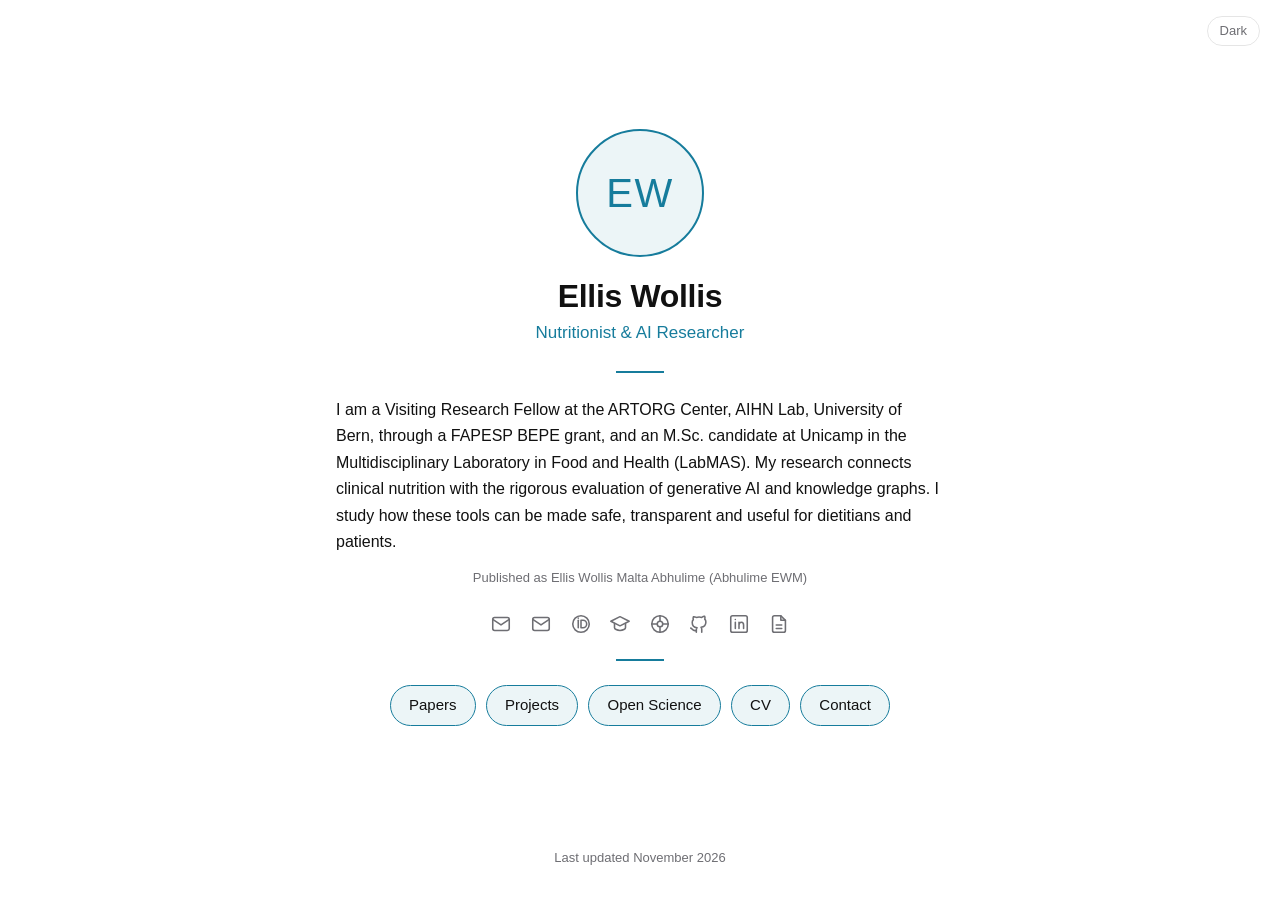
==== index.html @ db1d2396 "Publish Ellis Wollis academic website" ====
<!DOCTYPE html>
<html lang="en">
<head>
<meta charset="UTF-8">
<meta name="viewport" content="width=device-width, initial-scale=1">
<title>Ellis Wollis</title>
<meta name="description" content="Nutritionist and AI researcher. Evaluation of generative AI and knowledge graphs in clinical nutrition.">
<script src="theme.js"></script>
<link rel="stylesheet" href="styles.css">
</head>
<body class="home">
<div class="corner">
  <button class="theme-toggle" type="button" data-theme-toggle aria-label="Toggle light and dark theme" title="Toggle light and dark theme"><span data-theme-label>Dark</span></button>
</div>
<main class="profile">
  <div class="profile_inner">
    <!-- Para usar uma foto, basta colocar avatar.jpg nesta pasta e trocar o span abaixo por: <img class="avatar" src="avatar.jpg" alt="Ellis Wollis" width="128" height="128"> -->
    <span class="avatar" role="img" aria-label="Monogram EW">EW</span>
    <h1>Ellis Wollis</h1>
    <p class="subtitle">Nutritionist & AI Researcher</p>
    <hr class="profile-rule">
    <p class="bio">I am a Visiting Research Fellow at the ARTORG Center, AIHN Lab, University of Bern, through a FAPESP BEPE grant, and an M.Sc. candidate at Unicamp in the Multidisciplinary Laboratory in Food and Health (LabMAS). My research connects clinical nutrition with the rigorous evaluation of generative AI and knowledge graphs. I study how these tools can be made safe, transparent and useful for dietitians and patients.</p>
    <p class="pubname">Published as Ellis Wollis Malta Abhulime (Abhulime EWM)</p>
    <div class="icons">
      <a href="mailto:ellis.abhulime@unibe.ch" title="Email (University of Bern)" aria-label="Email (University of Bern)"><svg viewBox="0 0 24 24" width="22" height="22" fill="none" stroke="currentColor" stroke-width="1.7" stroke-linecap="round" stroke-linejoin="round" aria-hidden="true"><rect x="3" y="5" width="18" height="14" rx="2"/><path d="M3 7l9 6 9-6"/></svg></a>
      <a href="mailto:e165905@dac.unicamp.br" title="Email (Unicamp)" aria-label="Email (Unicamp)"><svg viewBox="0 0 24 24" width="22" height="22" fill="none" stroke="currentColor" stroke-width="1.7" stroke-linecap="round" stroke-linejoin="round" aria-hidden="true"><rect x="3" y="5" width="18" height="14" rx="2"/><path d="M3 7l9 6 9-6"/></svg></a>
      <a href="https://orcid.org/0009-0007-5525-5085" title="ORCID" aria-label="ORCID" target="_blank" rel="noopener"><svg viewBox="0 0 24 24" width="22" height="22" fill="none" stroke="currentColor" stroke-width="1.7" stroke-linecap="round" stroke-linejoin="round" aria-hidden="true"><circle cx="12" cy="12" r="9"/><path d="M9 8v8"/><path d="M12 8h2.2a4 4 0 010 8H12z"/><path d="M9 5.6v.01"/></svg></a>
      <a href="https://scholar.google.com/citations?user=pDgZfekAAAAJ" title="Google Scholar" aria-label="Google Scholar" target="_blank" rel="noopener"><svg viewBox="0 0 24 24" width="22" height="22" fill="none" stroke="currentColor" stroke-width="1.7" stroke-linecap="round" stroke-linejoin="round" aria-hidden="true"><path d="M2 9l10-5 10 5-10 5z"/><path d="M6 11.5V16c0 1.5 2.7 3 6 3s6-1.5 6-3v-4.5"/></svg></a>
      <a href="https://osf.io/6ytv8/" title="OSF (Open Science Framework)" aria-label="OSF (Open Science Framework)" target="_blank" rel="noopener"><svg viewBox="0 0 24 24" width="22" height="22" fill="none" stroke="currentColor" stroke-width="1.7" stroke-linecap="round" stroke-linejoin="round" aria-hidden="true"><circle cx="12" cy="12" r="9"/><circle cx="12" cy="12" r="3"/><path d="M12 3v6M12 15v6M3 12h6M15 12h6"/></svg></a>
      <a href="https://github.com/wollisellis" title="GitHub" aria-label="GitHub" target="_blank" rel="noopener"><svg viewBox="0 0 24 24" width="22" height="22" fill="none" stroke="currentColor" stroke-width="1.7" stroke-linecap="round" stroke-linejoin="round" aria-hidden="true"><path d="M9 19c-4 1.3-4-2-6-2.5m12 4.5v-3.2a2.8 2.8 0 00-.8-2.2c2.6-.3 5.3-1.3 5.3-5.8a4.5 4.5 0 00-1.2-3.1 4.2 4.2 0 00-.1-3.1s-1-.3-3.2 1.2a11 11 0 00-5.8 0C6.9 3.8 5.9 4.1 5.9 4.1a4.2 4.2 0 00-.1 3.1A4.5 4.5 0 004.6 10.3c0 4.5 2.7 5.5 5.3 5.8a2.8 2.8 0 00-.8 2.2V21"/></svg></a>
      <a href="https://www.linkedin.com/in/%C3%A9llis-wollis/" title="LinkedIn" aria-label="LinkedIn" target="_blank" rel="noopener"><svg viewBox="0 0 24 24" width="22" height="22" fill="none" stroke="currentColor" stroke-width="1.7" stroke-linecap="round" stroke-linejoin="round" aria-hidden="true"><rect x="3" y="3" width="18" height="18" rx="2"/><path d="M8 10v7M8 7v.01M12 17v-7M12 13c0-2 1.2-3 2.7-3s2.3 1 2.3 3v4"/></svg></a>
      <a href="http://lattes.cnpq.br/4991046344599368" title="Curriculo Lattes" aria-label="Curriculo Lattes" target="_blank" rel="noopener"><svg viewBox="0 0 24 24" width="22" height="22" fill="none" stroke="currentColor" stroke-width="1.7" stroke-linecap="round" stroke-linejoin="round" aria-hidden="true"><path d="M14 3H7a2 2 0 00-2 2v14a2 2 0 002 2h10a2 2 0 002-2V8z"/><path d="M14 3v5h5"/><path d="M9 13h6M9 17h6"/></svg></a>
    </div>
    <hr class="profile-rule">
    <nav class="buttons" aria-label="Sections">
      <a href="papers.html">Papers</a>
      <a href="projects.html">Projects</a>
      <a href="open-science.html">Open Science</a>
      <a href="cv.html">CV</a>
      <a href="cv.html#contact">Contact</a>
    </nav>
  </div>
</main>
<footer class="site-footer">
  <p>Last updated November 2026</p>
</footer>
</body>
</html>
---- styles.css ----
:root {
  --bg: #ffffff;
  --surface: #f7f7f8;
  --rule: rgba(0, 0, 0, 0.1);
  --text: #111111;
  --muted: #6e6e73;
  --accent: #167c9c;
  --accent-soft: rgba(22, 124, 156, 0.08);
  --font: -apple-system, BlinkMacSystemFont, "Inter", "Segoe UI", Roboto, sans-serif;
}

html[data-theme="dark"] {
  --bg: #1c1c1d;
  --surface: #262629;
  --rule: rgba(255, 255, 255, 0.12);
  --text: #ececee;
  --muted: #a1a1a6;
  --accent: #2698ba;
  --accent-soft: rgba(38, 152, 186, 0.12);
}

* { box-sizing: border-box; }

html { color-scheme: light; }
html[data-theme="dark"] { color-scheme: dark; }

body {
  margin: 0;
  background: var(--bg);
  color: var(--text);
  font-family: var(--font);
  font-size: 1rem;
  line-height: 1.65;
  -webkit-font-smoothing: antialiased;
  transition: background-color 0.2s ease, color 0.2s ease;
}

a { color: var(--accent); text-decoration: none; }
a:hover { text-decoration: underline; }

hr.profile-rule {
  width: 100%;
  max-width: 3rem;
  border: 0;
  border-top: 2px solid var(--accent);
  margin: 1.5rem auto;
}

/* Theme toggle */
.theme-toggle {
  font: inherit;
  font-size: 0.8125rem;
  color: var(--muted);
  background: transparent;
  border: 1px solid var(--rule);
  border-radius: 999px;
  padding: 0.2rem 0.75rem;
  cursor: pointer;
  transition: color 0.2s ease, border-color 0.2s ease;
}
.theme-toggle:hover,
.theme-toggle:focus-visible { color: var(--accent); border-color: var(--accent); outline: none; }

/* Home */
.corner {
  position: fixed;
  top: 1rem;
  right: 1.25rem;
  z-index: 10;
}

body.home { min-height: 100vh; display: flex; flex-direction: column; }
.profile {
  flex: 1;
  display: flex;
  align-items: center;
  justify-content: center;
  padding: 4rem 1.5rem 2rem;
}
.profile_inner {
  width: 100%;
  max-width: 38rem;
  text-align: center;
}

.avatar {
  display: inline-flex;
  align-items: center;
  justify-content: center;
  width: 128px;
  height: 128px;
  border-radius: 50%;
  border: 2px solid var(--accent);
  background: var(--accent-soft);
  color: var(--accent);
  font-size: 2.5rem;
  font-weight: 500;
  letter-spacing: 0.04em;
  object-fit: cover;
}

.profile_inner h1 {
  margin: 1.25rem 0 0.25rem;
  font-size: 2rem;
  line-height: 1.2;
  font-weight: 600;
  letter-spacing: -0.01em;
}
.subtitle { margin: 0; color: var(--accent); font-size: 1.0625rem; }
.bio { margin: 0; text-align: left; font-size: 1rem; }
.pubname { margin: 0.75rem 0 0; color: var(--muted); font-size: 0.8125rem; }
.page .pubname { margin: 0 0 1.5rem; }

.icons {
  display: flex;
  flex-wrap: wrap;
  justify-content: center;
  gap: 1.1rem;
  margin-top: 1.5rem;
}
.icons a {
  display: inline-flex;
  color: var(--muted);
  transition: color 0.2s ease, transform 0.2s ease;
}
.icons a:hover,
.icons a:focus-visible { color: var(--accent); transform: translateY(-1px); outline: none; }
.icons svg { width: 22px; height: 22px; display: block; }

.buttons {
  display: flex;
  flex-wrap: wrap;
  justify-content: center;
  gap: 0.6rem;
}
.buttons a {
  color: var(--text);
  background: var(--accent-soft);
  border: 1px solid var(--accent);
  border-radius: 999px;
  padding: 0.45rem 1.15rem;
  font-size: 0.9375rem;
  transition: color 0.2s ease, border-color 0.2s ease;
}
.buttons a:hover,
.buttons a:focus-visible { color: var(--accent); border-color: var(--accent); text-decoration: none; outline: none; }

.site-footer {
  padding: 1.5rem 1rem 2rem;
  text-align: center;
  color: var(--muted);
  font-size: 0.8125rem;
}
.site-footer p { margin: 0; }

/* Subpages */
.topbar {
  display: flex;
  align-items: center;
  justify-content: space-between;
  gap: 1rem;
  flex-wrap: wrap;
  max-width: 48rem;
  margin: 0 auto;
  padding: 1rem 1.5rem;
  border-bottom: 1px solid var(--rule);
}
.topbar-name { color: var(--text); font-weight: 600; }
.topbar-name:hover { color: var(--accent); text-decoration: none; }
.topbar nav { display: flex; flex-wrap: wrap; gap: 1.1rem; font-size: 0.9375rem; }
.topbar nav a { color: var(--muted); }
.topbar nav a[aria-current="page"] { color: var(--accent); }
.topbar nav a:hover,
.topbar nav a[aria-current="page"] { color: var(--accent); text-decoration: none; }

.page { max-width: 48rem; margin: 0 auto; padding: 2.5rem 1.5rem 1rem; }
.page-title { margin: 0 0 0.5rem; font-size: 2rem; font-weight: 600; letter-spacing: -0.01em; }
.lead { margin: 0 0 1.5rem; color: var(--muted); }
.page h2 {
  margin: 2.5rem 0 1rem;
  padding-bottom: 0.4rem;
  border-bottom: 1px solid var(--rule);
  color: var(--accent);
  font-size: 1.125rem;
  font-weight: 600;
}
.page h3 { margin: 0 0 0.25rem; font-size: 1.0625rem; font-weight: 600; line-height: 1.4; }
.page p { margin: 0 0 0.5rem; }

.item { margin: 0 0 1.75rem; padding-left: 1rem; border-left: 2px solid var(--accent); }
.item .kind { margin: 0 0 0.15rem; color: var(--muted); font-size: 0.8125rem; text-transform: uppercase; letter-spacing: 0.04em; }
.item .authors, .item .venue { color: var(--muted); font-size: 0.9375rem; }
.item-links { display: flex; flex-wrap: wrap; gap: 0.4rem; margin: 0.6rem 0 0.4rem; }
.btn-sub {
  font-size: 0.8125rem;
  color: var(--muted);
  background: var(--surface);
  border: 1px solid var(--rule);
  border-radius: 8px;
  padding: 0.1rem 0.65rem;
  transition: color 0.2s ease, border-color 0.2s ease;
}
.btn-sub:hover { color: var(--accent); border-color: var(--accent); text-decoration: none; }

details { font-size: 0.9375rem; }
summary { cursor: pointer; color: var(--muted); width: fit-content; }
summary:hover { color: var(--accent); }
details p { margin-top: 0.5rem; }

.note { border-left: 2px solid var(--accent); color: var(--muted); font-size: 0.9375rem; margin-top: 2rem; padding: 0.9rem 1rem; background: var(--surface); border: 1px solid var(--rule); border-radius: 8px; }

.tl { display: grid; grid-template-columns: 11rem 1fr; gap: 1rem; margin-bottom: 1.25rem; }
.tl-date { margin: 0; color: var(--muted); font-size: 0.875rem; }
.tl p { margin: 0; }
.tl div p { color: var(--muted); font-size: 0.9375rem; }

.contact-list { list-style: none; margin: 0; padding: 0; }
.contact-list li { display: grid; grid-template-columns: 11rem 1fr; gap: 1rem; padding: 0.5rem 0; border-bottom: 1px solid var(--rule); }
.contact-list span { color: var(--muted); }
.contact-list .muted { color: var(--muted); }

@media (max-width: 36rem) {
  .tl, .contact-list li { grid-template-columns: 1fr; gap: 0.1rem; }
  .profile_inner h1 { font-size: 1.6rem; }
}
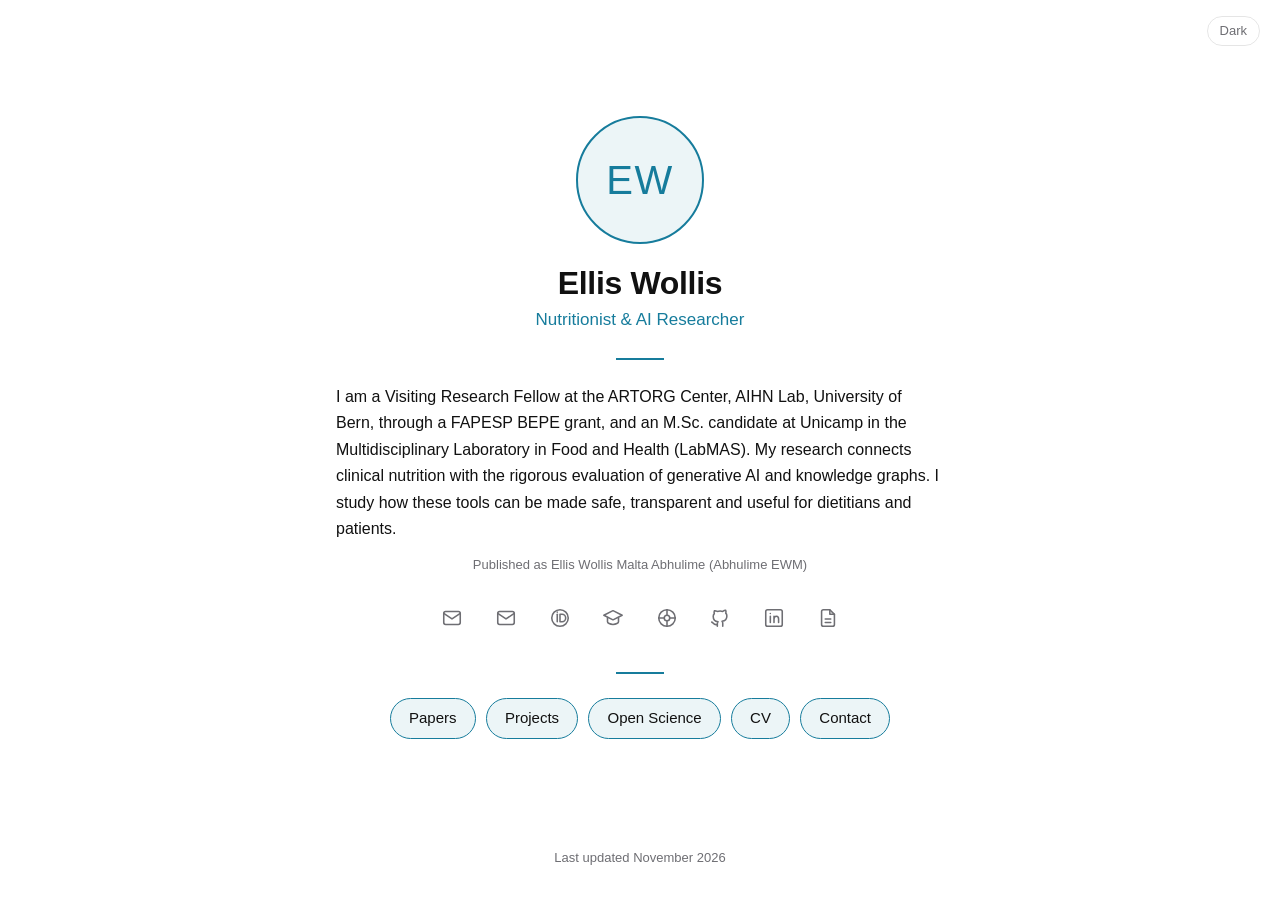
==== commit 26678258: "Publish Ellis Wollis academic website" ====
--- a/index.html
+++ b/index.html
@@ -14,8 +14,7 @@
 </div>
 <main class="profile">
   <div class="profile_inner">
-    <!-- Para usar uma foto, basta colocar avatar.jpg nesta pasta e trocar o span abaixo por: <img class="avatar" src="avatar.jpg" alt="Ellis Wollis" width="128" height="128"> -->
-    <span class="avatar" role="img" aria-label="Monogram EW">EW</span>
+    <figure class="photo avatar"><span role="img" aria-label="Monogram EW">EW</span><img src="images/avatar.jpg" alt="Ellis Wollis" width="128" height="128" onerror="this.remove()"></figure>
     <h1>Ellis Wollis</h1>
     <p class="subtitle">Nutritionist & AI Researcher</p>
     <hr class="profile-rule">
--- a/styles.css
+++ b/styles.css
@@ -98,6 +98,9 @@
   letter-spacing: 0.04em;
   object-fit: cover;
 }
+figure.photo { margin: 0; }
+.avatar.photo { position: relative; overflow: hidden; }
+.avatar.photo img { position: absolute; inset: 0; width: 100%; height: 100%; object-fit: cover; }
 
 .profile_inner h1 {
   margin: 1.25rem 0 0.25rem;
@@ -115,16 +118,58 @@
   display: flex;
   flex-wrap: wrap;
   justify-content: center;
-  gap: 1.1rem;
-  margin-top: 1.5rem;
+  gap: 0.6rem;
+  margin-top: 1.25rem;
+  margin-bottom: 2rem;
 }
 .icons a {
+  position: relative;
   display: inline-flex;
-  color: var(--muted);
-  transition: color 0.2s ease, transform 0.2s ease;
+  align-items: center;
+  justify-content: center;
+  width: 44px;
+  height: 44px;
+  border-radius: 50%;
+  color: var(--muted);
+  background: transparent;
+  box-shadow: 0 0 0 2px transparent;
+  transition: color 0.2s ease, background-color 0.2s ease, box-shadow 0.2s ease, transform 0.2s ease;
 }
 .icons a:hover,
-.icons a:focus-visible { color: var(--accent); transform: translateY(-1px); outline: none; }
+.icons a:focus-visible {
+  color: var(--accent);
+  background: var(--accent-soft);
+  box-shadow: 0 0 0 2px var(--accent);
+  transform: translateY(-2px) scale(1.08);
+  outline: none;
+  z-index: 2;
+}
+.icons a::after {
+  content: attr(aria-label);
+  position: absolute;
+  top: calc(100% + 0.5rem);
+  left: 50%;
+  transform: translateX(-50%);
+  padding: 0.2rem 0.6rem;
+  border-radius: 6px;
+  background: var(--surface);
+  border: 1px solid var(--accent);
+  color: var(--text);
+  font-size: 0.8125rem;
+  line-height: 1.4;
+  white-space: nowrap;
+  pointer-events: none;
+  opacity: 0;
+  transition: opacity 0.2s ease;
+}
+.icons a:first-child::after { left: 0; transform: none; }
+.icons a:last-child::after { left: auto; right: 0; transform: none; }
+.icons a:hover::after,
+.icons a:focus-visible::after { opacity: 1; }
+@media (prefers-reduced-motion: reduce) {
+  .icons a, .icons a::after { transition: none; }
+  .icons a:hover, .icons a:focus-visible { transform: none; }
+}
 .icons svg { width: 22px; height: 22px; display: block; }
 
 .buttons {
@@ -187,7 +232,7 @@
 .page h3 { margin: 0 0 0.25rem; font-size: 1.0625rem; font-weight: 600; line-height: 1.4; }
 .page p { margin: 0 0 0.5rem; }
 
-.item { margin: 0 0 1.75rem; padding-left: 1rem; border-left: 2px solid var(--accent); }
+.item { margin: 0 0 1.75rem; padding: 0.25rem 1.25rem; border-inline: 2px solid var(--accent); }
 .item .kind { margin: 0 0 0.15rem; color: var(--muted); font-size: 0.8125rem; text-transform: uppercase; letter-spacing: 0.04em; }
 .item .authors, .item .venue { color: var(--muted); font-size: 0.9375rem; }
 .item-links { display: flex; flex-wrap: wrap; gap: 0.4rem; margin: 0.6rem 0 0.4rem; }
@@ -207,7 +252,7 @@
 summary:hover { color: var(--accent); }
 details p { margin-top: 0.5rem; }
 
-.note { border-left: 2px solid var(--accent); color: var(--muted); font-size: 0.9375rem; margin-top: 2rem; padding: 0.9rem 1rem; background: var(--surface); border: 1px solid var(--rule); border-radius: 8px; }
+.note { color: var(--muted); font-size: 0.9375rem; margin-top: 2rem; padding: 0.9rem 1.25rem; background: var(--surface); border: 1px solid var(--rule); border-inline: 2px solid var(--accent); border-radius: 8px; }
 
 .tl { display: grid; grid-template-columns: 11rem 1fr; gap: 1rem; margin-bottom: 1.25rem; }
 .tl-date { margin: 0; color: var(--muted); font-size: 0.875rem; }
@@ -219,7 +264,22 @@
 .contact-list span { color: var(--muted); }
 .contact-list .muted { color: var(--muted); }
 
+/* Open Science */
+.intro { display: flex; align-items: center; gap: 1.5rem; margin-bottom: 0.5rem; }
+.intro p { margin: 0; flex: 1; }
+.intro .photo { flex: 0 0 8rem; }
+.intro .photo img {
+  display: block;
+  width: 100%;
+  aspect-ratio: 4 / 5;
+  object-fit: cover;
+  border: 2px solid var(--accent);
+  border-radius: 12px;
+}
+.item .meta { margin: 0 0 0.35rem; color: var(--muted); font-size: 0.8125rem; letter-spacing: 0.02em; }
+
 @media (max-width: 36rem) {
+  .intro { flex-direction: column-reverse; align-items: flex-start; }
   .tl, .contact-list li { grid-template-columns: 1fr; gap: 0.1rem; }
   .profile_inner h1 { font-size: 1.6rem; }
 }
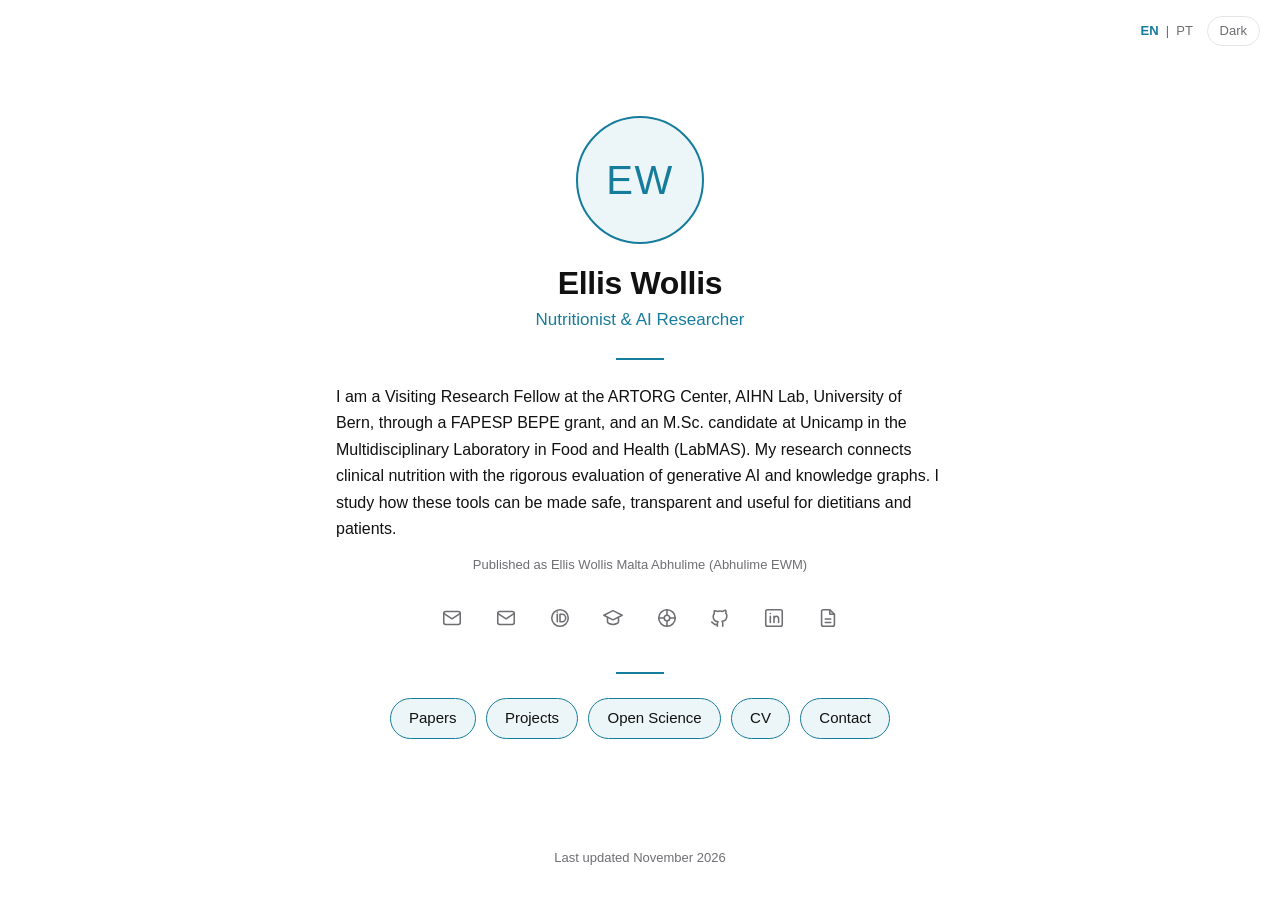
==== commit 4cd7248b: "Add Brazilian Portuguese portfolio with explicit language navigation" ====
--- a/index.html
+++ b/index.html
@@ -6,42 +6,47 @@
 <title>Ellis Wollis</title>
 <meta name="description" content="Nutritionist and AI researcher. Evaluation of generative AI and knowledge graphs in clinical nutrition.">
 <script src="theme.js"></script>
+<link rel="icon" type="image/svg+xml" href="favicon.svg">
 <link rel="stylesheet" href="styles.css">
+<link rel="alternate" hreflang="en" href="index.html">
+<link rel="alternate" hreflang="pt-BR" href="pt/index.html">
 </head>
 <body class="home">
 <div class="corner">
+  <nav aria-label="Language" class="language-switch"><a aria-current="page" href="index.html" hreflang="en" lang="en">EN</a><span aria-hidden="true"> | </span><a href="pt/index.html" hreflang="pt-BR" lang="pt-BR">PT</a></nav>
   <button class="theme-toggle" type="button" data-theme-toggle aria-label="Toggle light and dark theme" title="Toggle light and dark theme"><span data-theme-label>Dark</span></button>
 </div>
 <main class="profile">
   <div class="profile_inner">
-    <figure class="photo avatar"><span role="img" aria-label="Monogram EW">EW</span><img src="images/avatar.jpg" alt="Ellis Wollis" width="128" height="128" onerror="this.remove()"></figure>
+    <figure class="photo avatar"><span role="img" aria-label="Monogram EW">EW</span></figure>
     <h1>Ellis Wollis</h1>
     <p class="subtitle">Nutritionist & AI Researcher</p>
     <hr class="profile-rule">
     <p class="bio">I am a Visiting Research Fellow at the ARTORG Center, AIHN Lab, University of Bern, through a FAPESP BEPE grant, and an M.Sc. candidate at Unicamp in the Multidisciplinary Laboratory in Food and Health (LabMAS). My research connects clinical nutrition with the rigorous evaluation of generative AI and knowledge graphs. I study how these tools can be made safe, transparent and useful for dietitians and patients.</p>
     <p class="pubname">Published as Ellis Wollis Malta Abhulime (Abhulime EWM)</p>
     <div class="icons">
-      <a href="mailto:ellis.abhulime@unibe.ch" title="Email (University of Bern)" aria-label="Email (University of Bern)"><svg viewBox="0 0 24 24" width="22" height="22" fill="none" stroke="currentColor" stroke-width="1.7" stroke-linecap="round" stroke-linejoin="round" aria-hidden="true"><rect x="3" y="5" width="18" height="14" rx="2"/><path d="M3 7l9 6 9-6"/></svg></a>
-      <a href="mailto:e165905@dac.unicamp.br" title="Email (Unicamp)" aria-label="Email (Unicamp)"><svg viewBox="0 0 24 24" width="22" height="22" fill="none" stroke="currentColor" stroke-width="1.7" stroke-linecap="round" stroke-linejoin="round" aria-hidden="true"><rect x="3" y="5" width="18" height="14" rx="2"/><path d="M3 7l9 6 9-6"/></svg></a>
-      <a href="https://orcid.org/0009-0007-5525-5085" title="ORCID" aria-label="ORCID" target="_blank" rel="noopener"><svg viewBox="0 0 24 24" width="22" height="22" fill="none" stroke="currentColor" stroke-width="1.7" stroke-linecap="round" stroke-linejoin="round" aria-hidden="true"><circle cx="12" cy="12" r="9"/><path d="M9 8v8"/><path d="M12 8h2.2a4 4 0 010 8H12z"/><path d="M9 5.6v.01"/></svg></a>
-      <a href="https://scholar.google.com/citations?user=pDgZfekAAAAJ" title="Google Scholar" aria-label="Google Scholar" target="_blank" rel="noopener"><svg viewBox="0 0 24 24" width="22" height="22" fill="none" stroke="currentColor" stroke-width="1.7" stroke-linecap="round" stroke-linejoin="round" aria-hidden="true"><path d="M2 9l10-5 10 5-10 5z"/><path d="M6 11.5V16c0 1.5 2.7 3 6 3s6-1.5 6-3v-4.5"/></svg></a>
-      <a href="https://osf.io/6ytv8/" title="OSF (Open Science Framework)" aria-label="OSF (Open Science Framework)" target="_blank" rel="noopener"><svg viewBox="0 0 24 24" width="22" height="22" fill="none" stroke="currentColor" stroke-width="1.7" stroke-linecap="round" stroke-linejoin="round" aria-hidden="true"><circle cx="12" cy="12" r="9"/><circle cx="12" cy="12" r="3"/><path d="M12 3v6M12 15v6M3 12h6M15 12h6"/></svg></a>
-      <a href="https://github.com/wollisellis" title="GitHub" aria-label="GitHub" target="_blank" rel="noopener"><svg viewBox="0 0 24 24" width="22" height="22" fill="none" stroke="currentColor" stroke-width="1.7" stroke-linecap="round" stroke-linejoin="round" aria-hidden="true"><path d="M9 19c-4 1.3-4-2-6-2.5m12 4.5v-3.2a2.8 2.8 0 00-.8-2.2c2.6-.3 5.3-1.3 5.3-5.8a4.5 4.5 0 00-1.2-3.1 4.2 4.2 0 00-.1-3.1s-1-.3-3.2 1.2a11 11 0 00-5.8 0C6.9 3.8 5.9 4.1 5.9 4.1a4.2 4.2 0 00-.1 3.1A4.5 4.5 0 004.6 10.3c0 4.5 2.7 5.5 5.3 5.8a2.8 2.8 0 00-.8 2.2V21"/></svg></a>
-      <a href="https://www.linkedin.com/in/%C3%A9llis-wollis/" title="LinkedIn" aria-label="LinkedIn" target="_blank" rel="noopener"><svg viewBox="0 0 24 24" width="22" height="22" fill="none" stroke="currentColor" stroke-width="1.7" stroke-linecap="round" stroke-linejoin="round" aria-hidden="true"><rect x="3" y="3" width="18" height="18" rx="2"/><path d="M8 10v7M8 7v.01M12 17v-7M12 13c0-2 1.2-3 2.7-3s2.3 1 2.3 3v4"/></svg></a>
-      <a href="http://lattes.cnpq.br/4991046344599368" title="Curriculo Lattes" aria-label="Curriculo Lattes" target="_blank" rel="noopener"><svg viewBox="0 0 24 24" width="22" height="22" fill="none" stroke="currentColor" stroke-width="1.7" stroke-linecap="round" stroke-linejoin="round" aria-hidden="true"><path d="M14 3H7a2 2 0 00-2 2v14a2 2 0 002 2h10a2 2 0 002-2V8z"/><path d="M14 3v5h5"/><path d="M9 13h6M9 17h6"/></svg></a>
+      <a href="mailto:ellis.abhulime@unibe.ch" data-track="icon-email-unibe" title="Email (University of Bern)" aria-label="Email (University of Bern)"><svg viewBox="0 0 24 24" width="22" height="22" fill="none" stroke="currentColor" stroke-width="1.7" stroke-linecap="round" stroke-linejoin="round" aria-hidden="true"><rect x="3" y="5" width="18" height="14" rx="2"/><path d="M3 7l9 6 9-6"/></svg></a>
+      <a href="mailto:e165905@dac.unicamp.br" data-track="icon-email-unicamp" title="Email (Unicamp)" aria-label="Email (Unicamp)"><svg viewBox="0 0 24 24" width="22" height="22" fill="none" stroke="currentColor" stroke-width="1.7" stroke-linecap="round" stroke-linejoin="round" aria-hidden="true"><rect x="3" y="5" width="18" height="14" rx="2"/><path d="M3 7l9 6 9-6"/></svg></a>
+      <a href="https://orcid.org/0009-0007-5525-5085" data-track="icon-orcid" title="ORCID" aria-label="ORCID" target="_blank" rel="noopener"><svg viewBox="0 0 24 24" width="22" height="22" fill="none" stroke="currentColor" stroke-width="1.7" stroke-linecap="round" stroke-linejoin="round" aria-hidden="true"><circle cx="12" cy="12" r="9"/><path d="M9 8v8"/><path d="M12 8h2.2a4 4 0 010 8H12z"/><path d="M9 5.6v.01"/></svg></a>
+      <a href="https://scholar.google.com/citations?user=pDgZfekAAAAJ" data-track="icon-scholar" title="Google Scholar" aria-label="Google Scholar" target="_blank" rel="noopener"><svg viewBox="0 0 24 24" width="22" height="22" fill="none" stroke="currentColor" stroke-width="1.7" stroke-linecap="round" stroke-linejoin="round" aria-hidden="true"><path d="M2 9l10-5 10 5-10 5z"/><path d="M6 11.5V16c0 1.5 2.7 3 6 3s6-1.5 6-3v-4.5"/></svg></a>
+      <a href="https://osf.io/6ytv8/" data-track="icon-osf" title="OSF (Open Science Framework)" aria-label="OSF (Open Science Framework)" target="_blank" rel="noopener"><svg viewBox="0 0 24 24" width="22" height="22" fill="none" stroke="currentColor" stroke-width="1.7" stroke-linecap="round" stroke-linejoin="round" aria-hidden="true"><circle cx="12" cy="12" r="9"/><circle cx="12" cy="12" r="3"/><path d="M12 3v6M12 15v6M3 12h6M15 12h6"/></svg></a>
+      <a href="https://github.com/wollisellis" data-track="icon-github" title="GitHub" aria-label="GitHub" target="_blank" rel="noopener"><svg viewBox="0 0 24 24" width="22" height="22" fill="none" stroke="currentColor" stroke-width="1.7" stroke-linecap="round" stroke-linejoin="round" aria-hidden="true"><path d="M9 19c-4 1.3-4-2-6-2.5m12 4.5v-3.2a2.8 2.8 0 00-.8-2.2c2.6-.3 5.3-1.3 5.3-5.8a4.5 4.5 0 00-1.2-3.1 4.2 4.2 0 00-.1-3.1s-1-.3-3.2 1.2a11 11 0 00-5.8 0C6.9 3.8 5.9 4.1 5.9 4.1a4.2 4.2 0 00-.1 3.1A4.5 4.5 0 004.6 10.3c0 4.5 2.7 5.5 5.3 5.8a2.8 2.8 0 00-.8 2.2V21"/></svg></a>
+      <a href="https://www.linkedin.com/in/%C3%A9llis-wollis/" data-track="icon-linkedin" title="LinkedIn" aria-label="LinkedIn" target="_blank" rel="noopener"><svg viewBox="0 0 24 24" width="22" height="22" fill="none" stroke="currentColor" stroke-width="1.7" stroke-linecap="round" stroke-linejoin="round" aria-hidden="true"><rect x="3" y="3" width="18" height="18" rx="2"/><path d="M8 10v7M8 7v.01M12 17v-7M12 13c0-2 1.2-3 2.7-3s2.3 1 2.3 3v4"/></svg></a>
+      <a href="http://lattes.cnpq.br/4991046344599368" data-track="icon-lattes" title="Curriculo Lattes" aria-label="Curriculo Lattes" target="_blank" rel="noopener"><svg viewBox="0 0 24 24" width="22" height="22" fill="none" stroke="currentColor" stroke-width="1.7" stroke-linecap="round" stroke-linejoin="round" aria-hidden="true"><path d="M14 3H7a2 2 0 00-2 2v14a2 2 0 002 2h10a2 2 0 002-2V8z"/><path d="M14 3v5h5"/><path d="M9 13h6M9 17h6"/></svg></a>
     </div>
     <hr class="profile-rule">
     <nav class="buttons" aria-label="Sections">
-      <a href="papers.html">Papers</a>
-      <a href="projects.html">Projects</a>
-      <a href="open-science.html">Open Science</a>
-      <a href="cv.html">CV</a>
-      <a href="cv.html#contact">Contact</a>
+      <a href="papers.html" data-track="btn-papers">Papers</a>
+      <a href="projects.html" data-track="btn-projects">Projects</a>
+      <a href="open-science.html" data-track="btn-open-science">Open Science</a>
+      <a href="cv.html" data-track="btn-cv">CV</a>
+      <a href="cv.html#contact" data-track="btn-contact">Contact</a>
     </nav>
   </div>
 </main>
 <footer class="site-footer">
   <p>Last updated November 2026</p>
 </footer>
+<script src="analytics.js" defer></script>
 </body>
 </html>
--- a/styles.css
+++ b/styles.css
@@ -283,3 +283,24 @@
   .tl, .contact-list li { grid-template-columns: 1fr; gap: 0.1rem; }
   .profile_inner h1 { font-size: 1.6rem; }
 }
+
+/* Explicit language links. Language selection never changes the root default. */
+.language-switch, .header-controls, .corner { display: flex; align-items: center; gap: 0.75rem; }
+.language-switch { font-size: 0.8125rem; white-space: nowrap; gap: 0.35rem; }
+.language-switch a { color: var(--muted); padding: 0.2rem 0.1rem; }
+.language-switch a[aria-current="page"] { color: var(--accent); font-weight: 600; }
+.language-switch a:focus-visible { outline: 2px solid var(--accent); outline-offset: 3px; border-radius: 2px; }
+.language-switch span { color: var(--muted); }
+.page, .profile_inner { overflow-wrap: anywhere; }
+@media (max-width: 36rem) {
+  .topbar { gap: 0.75rem; }
+  .topbar nav[aria-label="Main"], .topbar nav[aria-label="Principal"] { order: 3; width: 100%; gap: 0.9rem; }
+  .header-controls { margin-left: auto; }
+}
+
+@media (max-width: 36rem) {
+  .icons { display: grid; grid-template-columns: repeat(4, 44px); column-gap: 0.6rem; row-gap: 2.5rem; margin-bottom: 3rem; }
+  .icons a::after { white-space: normal; width: max-content; max-width: 13rem; }
+  .icons a:nth-child(4n + 1)::after { left: 0; right: auto; transform: none; }
+  .icons a:nth-child(4n)::after { left: auto; right: 0; transform: none; }
+}
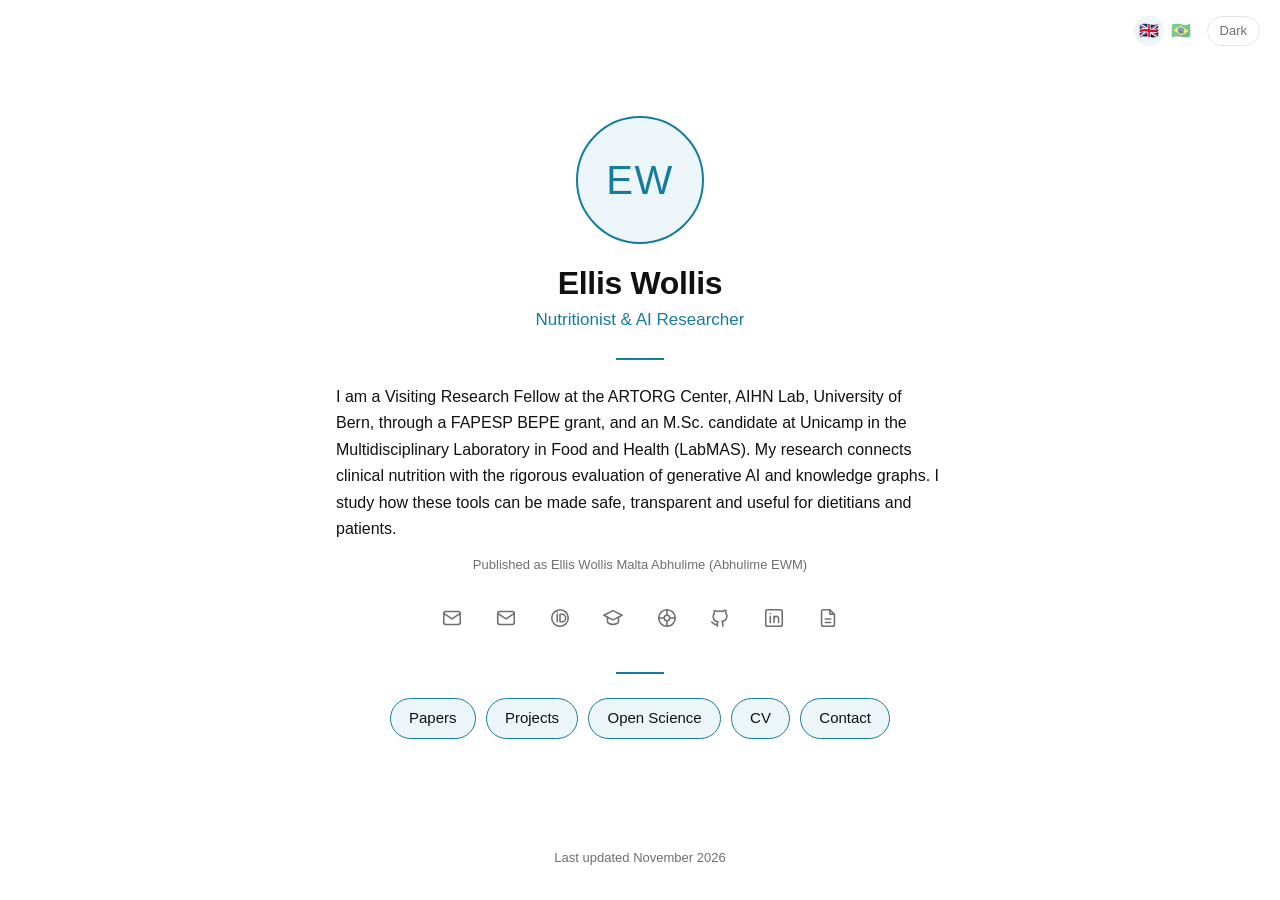
==== commit bf862d45: "Use discreet language flags beside the theme control" ====
--- a/index.html
+++ b/index.html
@@ -13,7 +13,7 @@
 </head>
 <body class="home">
 <div class="corner">
-  <nav aria-label="Language" class="language-switch"><a aria-current="page" href="index.html" hreflang="en" lang="en">EN</a><span aria-hidden="true"> | </span><a href="pt/index.html" hreflang="pt-BR" lang="pt-BR">PT</a></nav>
+  <nav aria-label="Language" class="language-switch"><a aria-current="page" href="index.html" hreflang="en" lang="en" aria-label="English" title="English"><span aria-hidden="true">🇬🇧</span></a><a href="pt/index.html" hreflang="pt-BR" lang="pt-BR" aria-label="Português do Brasil" title="Português do Brasil"><span aria-hidden="true">🇧🇷</span></a></nav>
   <button class="theme-toggle" type="button" data-theme-toggle aria-label="Toggle light and dark theme" title="Toggle light and dark theme"><span data-theme-label>Dark</span></button>
 </div>
 <main class="profile">
--- a/styles.css
+++ b/styles.css
@@ -304,3 +304,12 @@
   .icons a:nth-child(4n + 1)::after { left: 0; right: auto; transform: none; }
   .icons a:nth-child(4n)::after { left: auto; right: 0; transform: none; }
 }
+
+/* Discreet language flags stay alongside the theme control. */
+.corner, .header-controls { flex-direction: row; flex-wrap: nowrap; gap: 0.65rem; }
+.language-switch { display: inline-flex; flex-direction: row; flex-wrap: nowrap; gap: 0.15rem; width: auto; }
+.language-switch a { display: inline-flex; align-items: center; justify-content: center; width: 30px; height: 30px; padding: 0; border-radius: 50%; opacity: 0.55; text-decoration: none; }
+.language-switch a span { font-size: 1rem; line-height: 1; }
+.language-switch a[aria-current="page"] { opacity: 1; background: var(--accent-soft); }
+.language-switch a:hover, .language-switch a:focus-visible { opacity: 1; background: var(--accent-soft); }
+.header-controls .theme-toggle, .corner .theme-toggle { flex-shrink: 0; }
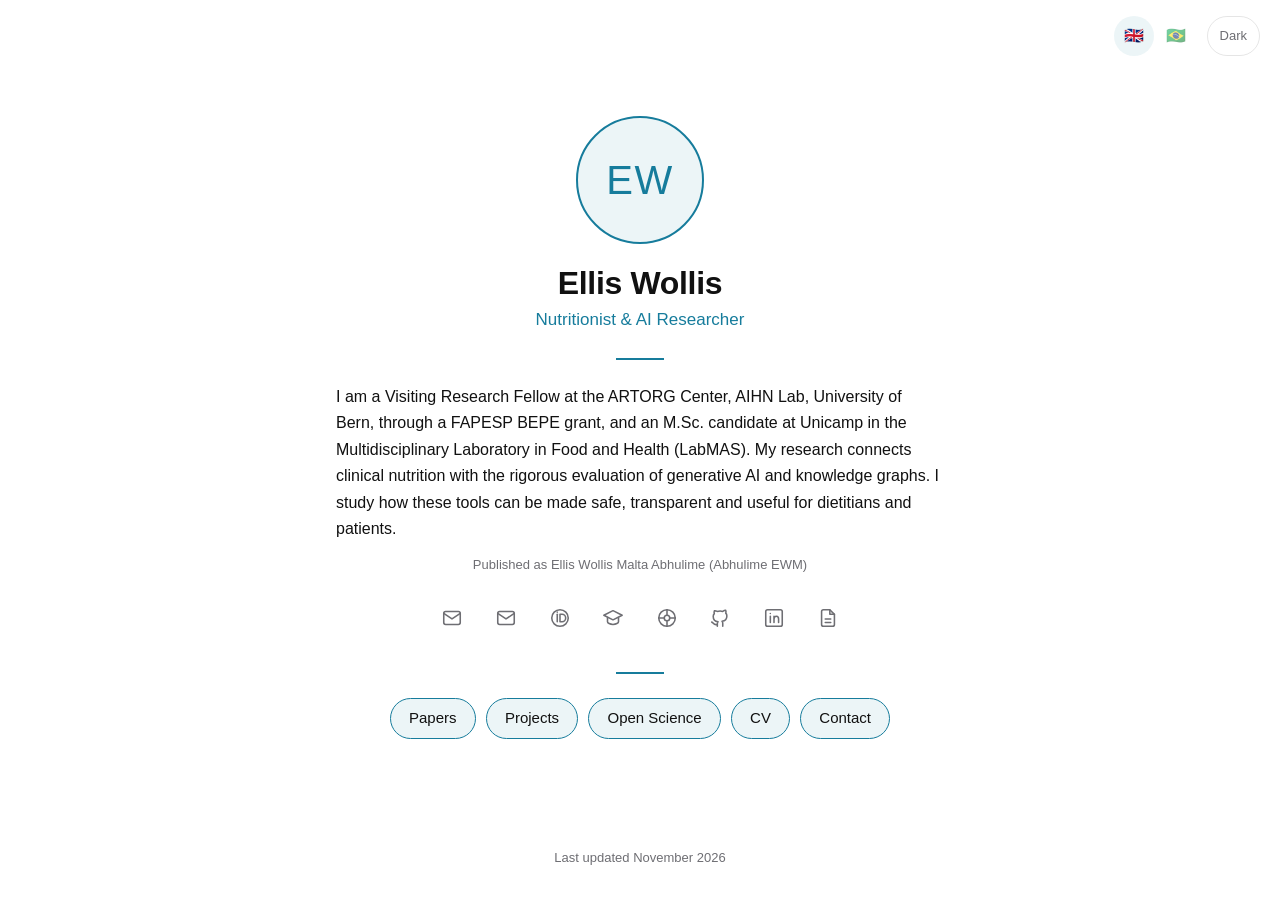
==== commit 78dd136d: "Refine mobile navigation touch targets and contact icons" ====
--- a/index.html
+++ b/index.html
@@ -25,14 +25,14 @@
     <p class="bio">I am a Visiting Research Fellow at the ARTORG Center, AIHN Lab, University of Bern, through a FAPESP BEPE grant, and an M.Sc. candidate at Unicamp in the Multidisciplinary Laboratory in Food and Health (LabMAS). My research connects clinical nutrition with the rigorous evaluation of generative AI and knowledge graphs. I study how these tools can be made safe, transparent and useful for dietitians and patients.</p>
     <p class="pubname">Published as Ellis Wollis Malta Abhulime (Abhulime EWM)</p>
     <div class="icons">
-      <a href="mailto:ellis.abhulime@unibe.ch" data-track="icon-email-unibe" title="Email (University of Bern)" aria-label="Email (University of Bern)"><svg viewBox="0 0 24 24" width="22" height="22" fill="none" stroke="currentColor" stroke-width="1.7" stroke-linecap="round" stroke-linejoin="round" aria-hidden="true"><rect x="3" y="5" width="18" height="14" rx="2"/><path d="M3 7l9 6 9-6"/></svg></a>
-      <a href="mailto:e165905@dac.unicamp.br" data-track="icon-email-unicamp" title="Email (Unicamp)" aria-label="Email (Unicamp)"><svg viewBox="0 0 24 24" width="22" height="22" fill="none" stroke="currentColor" stroke-width="1.7" stroke-linecap="round" stroke-linejoin="round" aria-hidden="true"><rect x="3" y="5" width="18" height="14" rx="2"/><path d="M3 7l9 6 9-6"/></svg></a>
-      <a href="https://orcid.org/0009-0007-5525-5085" data-track="icon-orcid" title="ORCID" aria-label="ORCID" target="_blank" rel="noopener"><svg viewBox="0 0 24 24" width="22" height="22" fill="none" stroke="currentColor" stroke-width="1.7" stroke-linecap="round" stroke-linejoin="round" aria-hidden="true"><circle cx="12" cy="12" r="9"/><path d="M9 8v8"/><path d="M12 8h2.2a4 4 0 010 8H12z"/><path d="M9 5.6v.01"/></svg></a>
-      <a href="https://scholar.google.com/citations?user=pDgZfekAAAAJ" data-track="icon-scholar" title="Google Scholar" aria-label="Google Scholar" target="_blank" rel="noopener"><svg viewBox="0 0 24 24" width="22" height="22" fill="none" stroke="currentColor" stroke-width="1.7" stroke-linecap="round" stroke-linejoin="round" aria-hidden="true"><path d="M2 9l10-5 10 5-10 5z"/><path d="M6 11.5V16c0 1.5 2.7 3 6 3s6-1.5 6-3v-4.5"/></svg></a>
-      <a href="https://osf.io/6ytv8/" data-track="icon-osf" title="OSF (Open Science Framework)" aria-label="OSF (Open Science Framework)" target="_blank" rel="noopener"><svg viewBox="0 0 24 24" width="22" height="22" fill="none" stroke="currentColor" stroke-width="1.7" stroke-linecap="round" stroke-linejoin="round" aria-hidden="true"><circle cx="12" cy="12" r="9"/><circle cx="12" cy="12" r="3"/><path d="M12 3v6M12 15v6M3 12h6M15 12h6"/></svg></a>
-      <a href="https://github.com/wollisellis" data-track="icon-github" title="GitHub" aria-label="GitHub" target="_blank" rel="noopener"><svg viewBox="0 0 24 24" width="22" height="22" fill="none" stroke="currentColor" stroke-width="1.7" stroke-linecap="round" stroke-linejoin="round" aria-hidden="true"><path d="M9 19c-4 1.3-4-2-6-2.5m12 4.5v-3.2a2.8 2.8 0 00-.8-2.2c2.6-.3 5.3-1.3 5.3-5.8a4.5 4.5 0 00-1.2-3.1 4.2 4.2 0 00-.1-3.1s-1-.3-3.2 1.2a11 11 0 00-5.8 0C6.9 3.8 5.9 4.1 5.9 4.1a4.2 4.2 0 00-.1 3.1A4.5 4.5 0 004.6 10.3c0 4.5 2.7 5.5 5.3 5.8a2.8 2.8 0 00-.8 2.2V21"/></svg></a>
-      <a href="https://www.linkedin.com/in/%C3%A9llis-wollis/" data-track="icon-linkedin" title="LinkedIn" aria-label="LinkedIn" target="_blank" rel="noopener"><svg viewBox="0 0 24 24" width="22" height="22" fill="none" stroke="currentColor" stroke-width="1.7" stroke-linecap="round" stroke-linejoin="round" aria-hidden="true"><rect x="3" y="3" width="18" height="18" rx="2"/><path d="M8 10v7M8 7v.01M12 17v-7M12 13c0-2 1.2-3 2.7-3s2.3 1 2.3 3v4"/></svg></a>
-      <a href="http://lattes.cnpq.br/4991046344599368" data-track="icon-lattes" title="Curriculo Lattes" aria-label="Curriculo Lattes" target="_blank" rel="noopener"><svg viewBox="0 0 24 24" width="22" height="22" fill="none" stroke="currentColor" stroke-width="1.7" stroke-linecap="round" stroke-linejoin="round" aria-hidden="true"><path d="M14 3H7a2 2 0 00-2 2v14a2 2 0 002 2h10a2 2 0 002-2V8z"/><path d="M14 3v5h5"/><path d="M9 13h6M9 17h6"/></svg></a>
+      <a href="mailto:ellis.abhulime@unibe.ch" data-track="icon-email-unibe" title="Email (University of Bern)" aria-label="Email (University of Bern)"><svg viewBox="0 0 24 24" width="22" height="22" fill="none" stroke="currentColor" stroke-width="1.7" stroke-linecap="round" stroke-linejoin="round" aria-hidden="true"><rect x="3" y="5" width="18" height="14" rx="2"/><path d="M3 7l9 6 9-6"/></svg><span class="icon-caption" aria-hidden="true">Bern</span></a>
+      <a href="mailto:e165905@dac.unicamp.br" data-track="icon-email-unicamp" title="Email (Unicamp)" aria-label="Email (Unicamp)"><svg viewBox="0 0 24 24" width="22" height="22" fill="none" stroke="currentColor" stroke-width="1.7" stroke-linecap="round" stroke-linejoin="round" aria-hidden="true"><rect x="3" y="5" width="18" height="14" rx="2"/><path d="M3 7l9 6 9-6"/></svg><span class="icon-caption" aria-hidden="true">Unicamp</span></a>
+      <a href="https://orcid.org/0009-0007-5525-5085" data-track="icon-orcid" title="ORCID" aria-label="ORCID" target="_blank" rel="noopener"><svg viewBox="0 0 24 24" width="22" height="22" fill="none" stroke="currentColor" stroke-width="1.7" stroke-linecap="round" stroke-linejoin="round" aria-hidden="true"><circle cx="12" cy="12" r="9"/><path d="M9 8v8"/><path d="M12 8h2.2a4 4 0 010 8H12z"/><path d="M9 5.6v.01"/></svg><span class="icon-caption" aria-hidden="true">ORCID</span></a>
+      <a href="https://scholar.google.com/citations?user=pDgZfekAAAAJ" data-track="icon-scholar" title="Google Scholar" aria-label="Google Scholar" target="_blank" rel="noopener"><svg viewBox="0 0 24 24" width="22" height="22" fill="none" stroke="currentColor" stroke-width="1.7" stroke-linecap="round" stroke-linejoin="round" aria-hidden="true"><path d="M2 9l10-5 10 5-10 5z"/><path d="M6 11.5V16c0 1.5 2.7 3 6 3s6-1.5 6-3v-4.5"/></svg><span class="icon-caption" aria-hidden="true">Scholar</span></a>
+      <a href="https://osf.io/6ytv8/" data-track="icon-osf" title="OSF (Open Science Framework)" aria-label="OSF (Open Science Framework)" target="_blank" rel="noopener"><svg viewBox="0 0 24 24" width="22" height="22" fill="none" stroke="currentColor" stroke-width="1.7" stroke-linecap="round" stroke-linejoin="round" aria-hidden="true"><circle cx="12" cy="12" r="9"/><circle cx="12" cy="12" r="3"/><path d="M12 3v6M12 15v6M3 12h6M15 12h6"/></svg><span class="icon-caption" aria-hidden="true">OSF</span></a>
+      <a href="https://github.com/wollisellis" data-track="icon-github" title="GitHub" aria-label="GitHub" target="_blank" rel="noopener"><svg viewBox="0 0 24 24" width="22" height="22" fill="none" stroke="currentColor" stroke-width="1.7" stroke-linecap="round" stroke-linejoin="round" aria-hidden="true"><path d="M9 19c-4 1.3-4-2-6-2.5m12 4.5v-3.2a2.8 2.8 0 00-.8-2.2c2.6-.3 5.3-1.3 5.3-5.8a4.5 4.5 0 00-1.2-3.1 4.2 4.2 0 00-.1-3.1s-1-.3-3.2 1.2a11 11 0 00-5.8 0C6.9 3.8 5.9 4.1 5.9 4.1a4.2 4.2 0 00-.1 3.1A4.5 4.5 0 004.6 10.3c0 4.5 2.7 5.5 5.3 5.8a2.8 2.8 0 00-.8 2.2V21"/></svg><span class="icon-caption" aria-hidden="true">GitHub</span></a>
+      <a href="https://www.linkedin.com/in/%C3%A9llis-wollis/" data-track="icon-linkedin" title="LinkedIn" aria-label="LinkedIn" target="_blank" rel="noopener"><svg viewBox="0 0 24 24" width="22" height="22" fill="none" stroke="currentColor" stroke-width="1.7" stroke-linecap="round" stroke-linejoin="round" aria-hidden="true"><rect x="3" y="3" width="18" height="18" rx="2"/><path d="M8 10v7M8 7v.01M12 17v-7M12 13c0-2 1.2-3 2.7-3s2.3 1 2.3 3v4"/></svg><span class="icon-caption" aria-hidden="true">LinkedIn</span></a>
+      <a href="http://lattes.cnpq.br/4991046344599368" data-track="icon-lattes" title="Curriculo Lattes" aria-label="Curriculo Lattes" target="_blank" rel="noopener"><svg viewBox="0 0 24 24" width="22" height="22" fill="none" stroke="currentColor" stroke-width="1.7" stroke-linecap="round" stroke-linejoin="round" aria-hidden="true"><path d="M14 3H7a2 2 0 00-2 2v14a2 2 0 002 2h10a2 2 0 002-2V8z"/><path d="M14 3v5h5"/><path d="M9 13h6M9 17h6"/></svg><span class="icon-caption" aria-hidden="true">Lattes</span></a>
     </div>
     <hr class="profile-rule">
     <nav class="buttons" aria-label="Sections">
--- a/styles.css
+++ b/styles.css
@@ -313,3 +313,28 @@
 .language-switch a[aria-current="page"] { opacity: 1; background: var(--accent-soft); }
 .language-switch a:hover, .language-switch a:focus-visible { opacity: 1; background: var(--accent-soft); }
 .header-controls .theme-toggle, .corner .theme-toggle { flex-shrink: 0; }
+
+/* Review refinements: touch targets, keyboard focus and compact mobile navigation. */
+.corner { position: absolute; }
+.language-switch a { width: 40px; height: 40px; }
+.theme-toggle { min-height: 40px; }
+.btn-sub { display: inline-flex; align-items: center; min-height: 40px; }
+.icon-caption { display: none; }
+.buttons a:focus-visible, .topbar nav a:focus-visible, .btn-sub:focus-visible {
+  outline: 2px solid var(--accent); outline-offset: 3px;
+}
+@media (max-width: 36rem) {
+  .profile { padding-top: 5rem; }
+  .topbar nav[aria-label="Main"], .topbar nav[aria-label="Principal"] {
+    flex-wrap: nowrap; justify-content: space-between; gap: 0.35rem; font-size: 0.8125rem;
+  }
+  .topbar nav[aria-label="Main"] a, .topbar nav[aria-label="Principal"] a {
+    display: inline-flex; align-items: center; min-height: 44px; flex: 0 0 auto;
+  }
+  .icons { row-gap: 1.5rem; margin-bottom: 1.5rem; }
+  .icons .icon-caption {
+    display: block; position: absolute; top: calc(100% + 2px); left: 50%; transform: translateX(-50%);
+    font-size: 0.6875rem; line-height: 1.3; white-space: nowrap; color: var(--muted);
+  }
+  .icons a::after { display: none; }
+}
